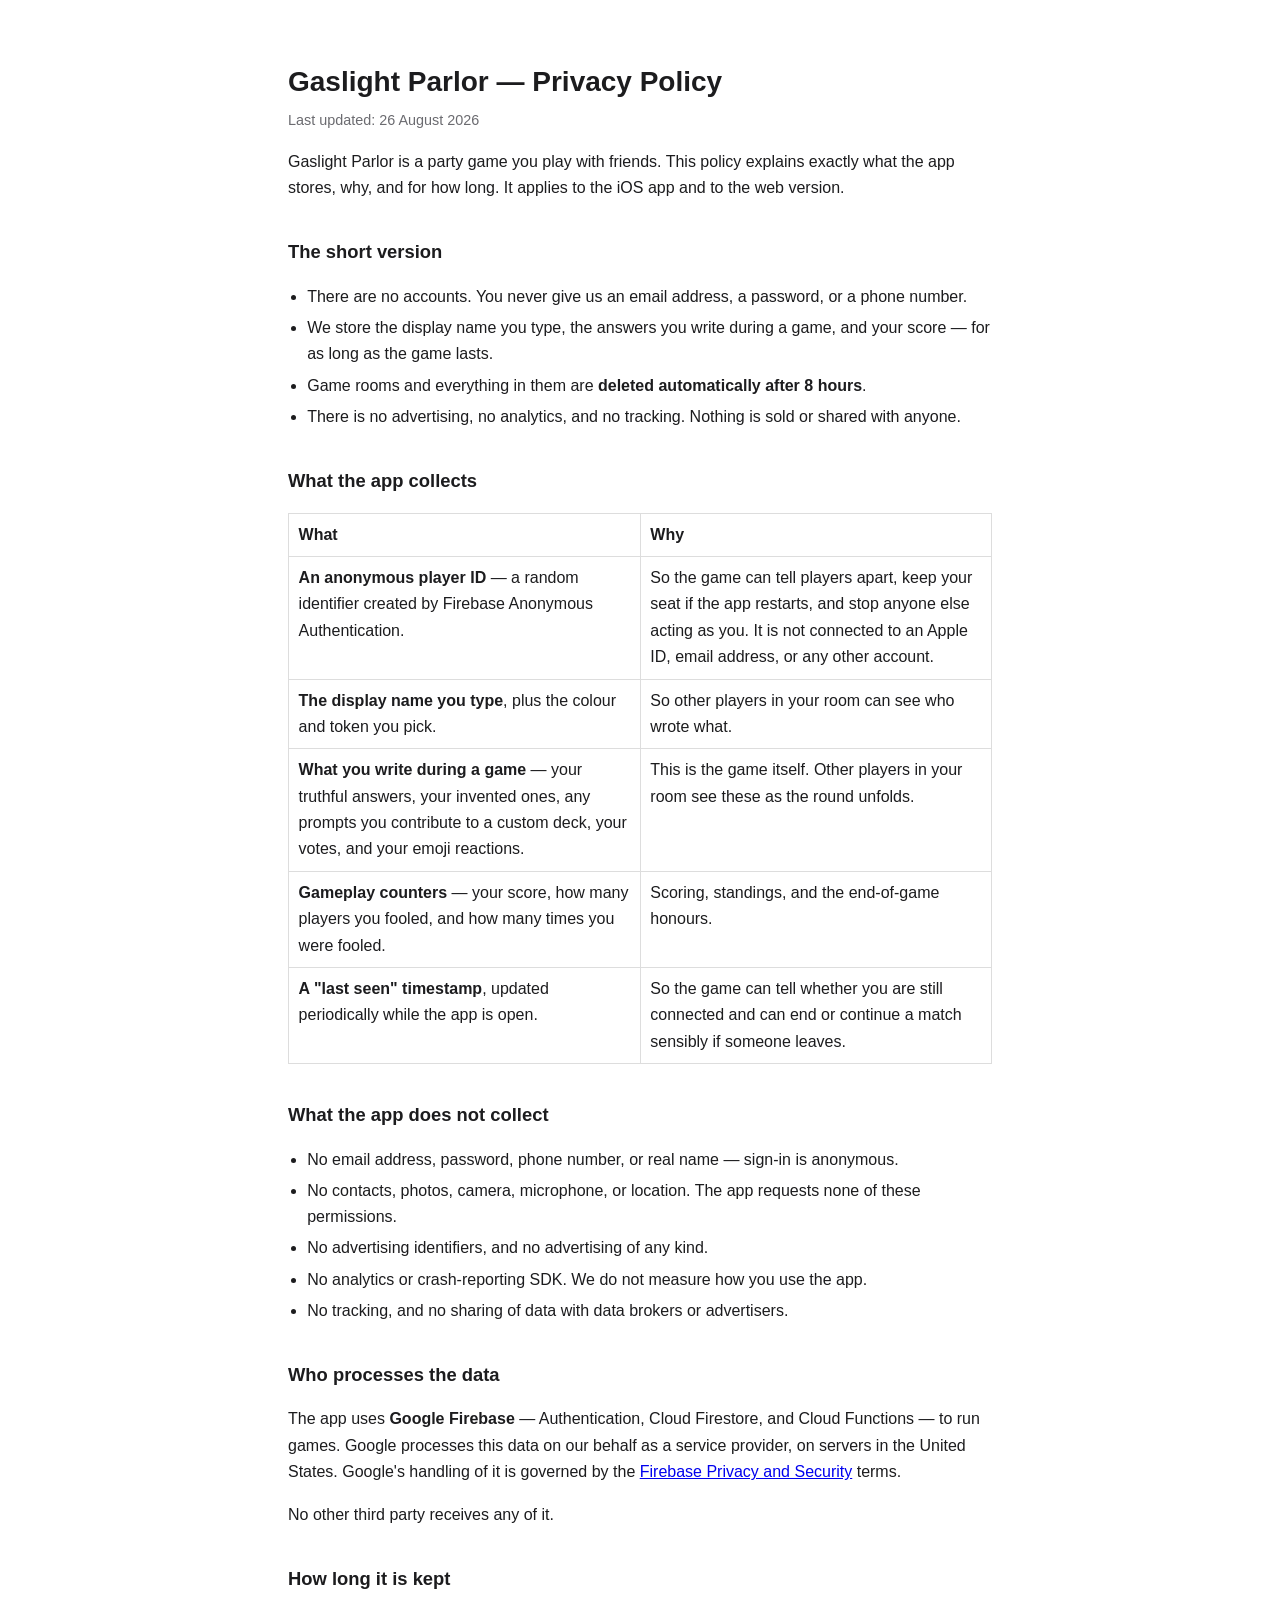
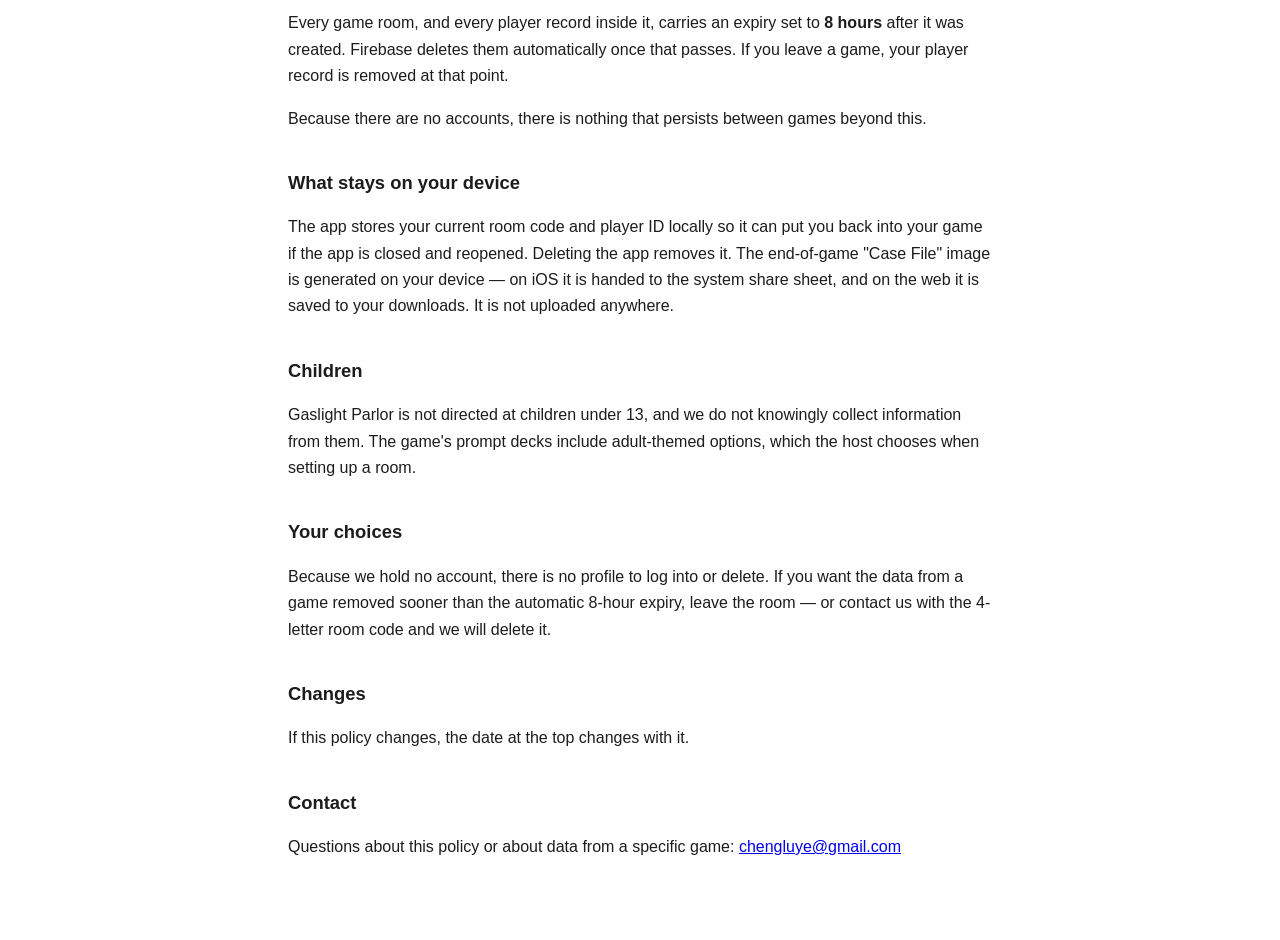
==== gaslight/privacy.html @ 1c7ff426 "docs(gaslight): publish privacy policy for App Store Connect Adds gaslight/privacy.html, copied verb" ====
<!DOCTYPE html>
<html lang="en">
<head>
<meta charset="utf-8">
<meta name="viewport" content="width=device-width, initial-scale=1">
<title>Gaslight Parlor — Privacy Policy</title>
<style>
  :root { color-scheme: light dark; }
  body {
    max-width: 44rem; margin: 0 auto; padding: 2.5rem 1.25rem 4rem;
    font: 16px/1.65 -apple-system, BlinkMacSystemFont, "Segoe UI", Helvetica, Arial, sans-serif;
    color: #1c1c1e; background: #fff;
  }
  @media (prefers-color-scheme: dark) {
    body { color: #e8e8ea; background: #14110e; }
    code { background: #26221d; }
    th, td { border-color: #3a352e; }
  }
  h1 { font-size: 1.75rem; margin-bottom: .25rem; }
  h2 { font-size: 1.15rem; margin-top: 2.25rem; }
  .updated { color: #6b6b70; font-size: .9rem; margin-top: 0; }
  table { border-collapse: collapse; width: 100%; margin: 1rem 0; }
  th, td { text-align: left; padding: .5rem .6rem; border: 1px solid #ddd; vertical-align: top; }
  th { font-weight: 600; }
  code { background: #f2f2f4; padding: .1rem .35rem; border-radius: 3px; font-size: .9em; }
  ul { padding-left: 1.2rem; }
  li { margin: .3rem 0; }
</style>
</head>
<body>

<h1>Gaslight Parlor — Privacy Policy</h1>
<p class="updated">Last updated: 26 August 2026</p>

<p>Gaslight Parlor is a party game you play with friends. This policy explains exactly
what the app stores, why, and for how long. It applies to the iOS app and to the web
version.</p>

<h2>The short version</h2>
<ul>
  <li>There are no accounts. You never give us an email address, a password, or a phone number.</li>
  <li>We store the display name you type, the answers you write during a game, and your score — for as long as the game lasts.</li>
  <li>Game rooms and everything in them are <strong>deleted automatically after 8 hours</strong>.</li>
  <li>There is no advertising, no analytics, and no tracking. Nothing is sold or shared with anyone.</li>
</ul>

<h2>What the app collects</h2>

<table>
  <tr><th>What</th><th>Why</th></tr>
  <tr>
    <td><strong>An anonymous player ID</strong> — a random identifier created by Firebase Anonymous Authentication.</td>
    <td>So the game can tell players apart, keep your seat if the app restarts, and stop anyone else acting as you. It is not connected to an Apple ID, email address, or any other account.</td>
  </tr>
  <tr>
    <td><strong>The display name you type</strong>, plus the colour and token you pick.</td>
    <td>So other players in your room can see who wrote what.</td>
  </tr>
  <tr>
    <td><strong>What you write during a game</strong> — your truthful answers, your invented ones, any prompts you contribute to a custom deck, your votes, and your emoji reactions.</td>
    <td>This is the game itself. Other players in your room see these as the round unfolds.</td>
  </tr>
  <tr>
    <td><strong>Gameplay counters</strong> — your score, how many players you fooled, and how many times you were fooled.</td>
    <td>Scoring, standings, and the end-of-game honours.</td>
  </tr>
  <tr>
    <td><strong>A "last seen" timestamp</strong>, updated periodically while the app is open.</td>
    <td>So the game can tell whether you are still connected and can end or continue a match sensibly if someone leaves.</td>
  </tr>
</table>

<h2>What the app does not collect</h2>
<ul>
  <li>No email address, password, phone number, or real name — sign-in is anonymous.</li>
  <li>No contacts, photos, camera, microphone, or location. The app requests none of these permissions.</li>
  <li>No advertising identifiers, and no advertising of any kind.</li>
  <li>No analytics or crash-reporting SDK. We do not measure how you use the app.</li>
  <li>No tracking, and no sharing of data with data brokers or advertisers.</li>
</ul>

<h2>Who processes the data</h2>
<p>The app uses <strong>Google Firebase</strong> — Authentication, Cloud Firestore, and Cloud
Functions — to run games. Google processes this data on our behalf as a service provider,
on servers in the United States. Google's handling of it is governed by the
<a href="https://firebase.google.com/support/privacy">Firebase Privacy and Security</a> terms.</p>
<p>No other third party receives any of it.</p>

<h2>How long it is kept</h2>
<p>Every game room, and every player record inside it, carries an expiry set to
<strong>8 hours</strong> after it was created. Firebase deletes them automatically once that
passes. If you leave a game, your player record is removed at that point.</p>
<p>Because there are no accounts, there is nothing that persists between games beyond this.</p>

<h2>What stays on your device</h2>
<p>The app stores your current room code and player ID locally so it can put you back
into your game if the app is closed and reopened. Deleting the app removes it. The
end-of-game "Case File" image is generated on your device — on iOS it is handed to the
system share sheet, and on the web it is saved to your downloads. It is not uploaded
anywhere.</p>

<h2>Children</h2>
<p>Gaslight Parlor is not directed at children under 13, and we do not knowingly collect
information from them. The game's prompt decks include adult-themed options, which the
host chooses when setting up a room.</p>

<h2>Your choices</h2>
<p>Because we hold no account, there is no profile to log into or delete. If you want the
data from a game removed sooner than the automatic 8-hour expiry, leave the room — or
contact us with the 4-letter room code and we will delete it.</p>

<h2>Changes</h2>
<p>If this policy changes, the date at the top changes with it.</p>

<h2>Contact</h2>
<p>Questions about this policy or about data from a specific game:
<a href="mailto:chengluye@gmail.com">chengluye@gmail.com</a></p>

</body>
</html>
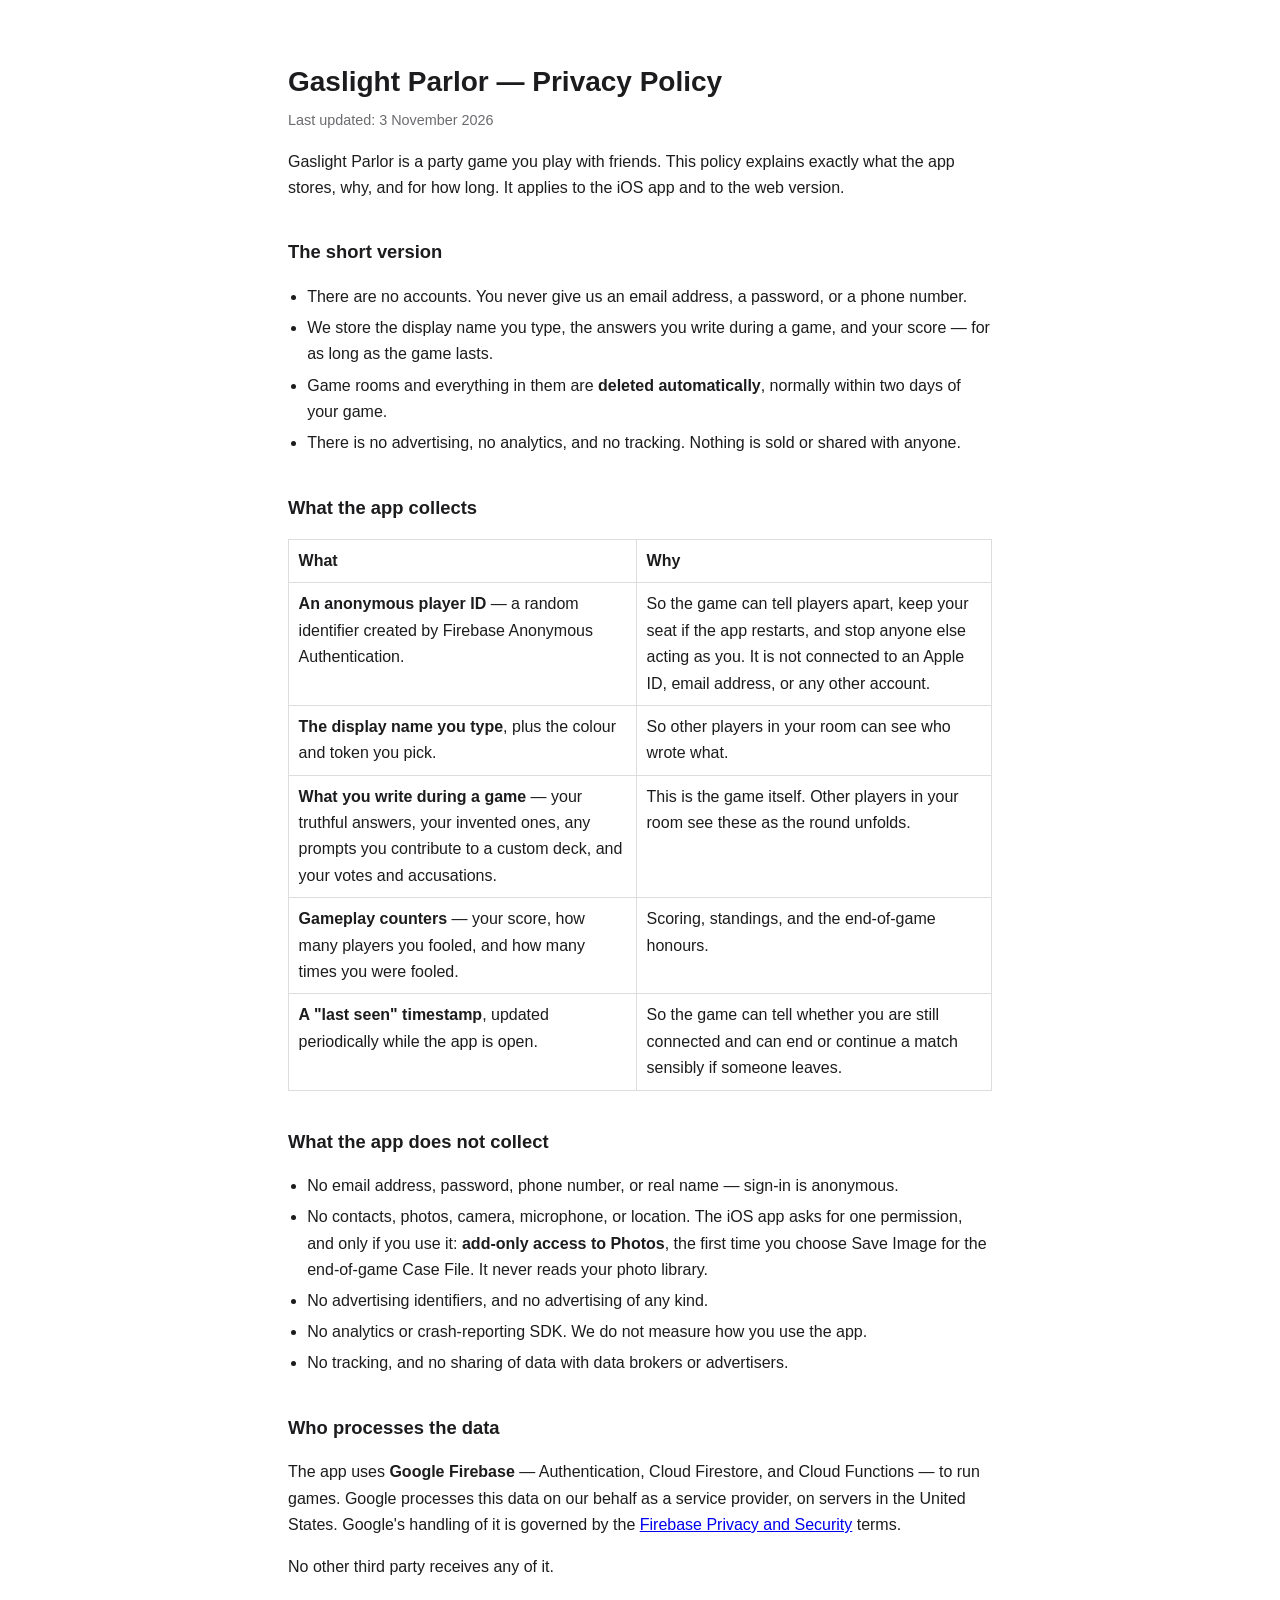
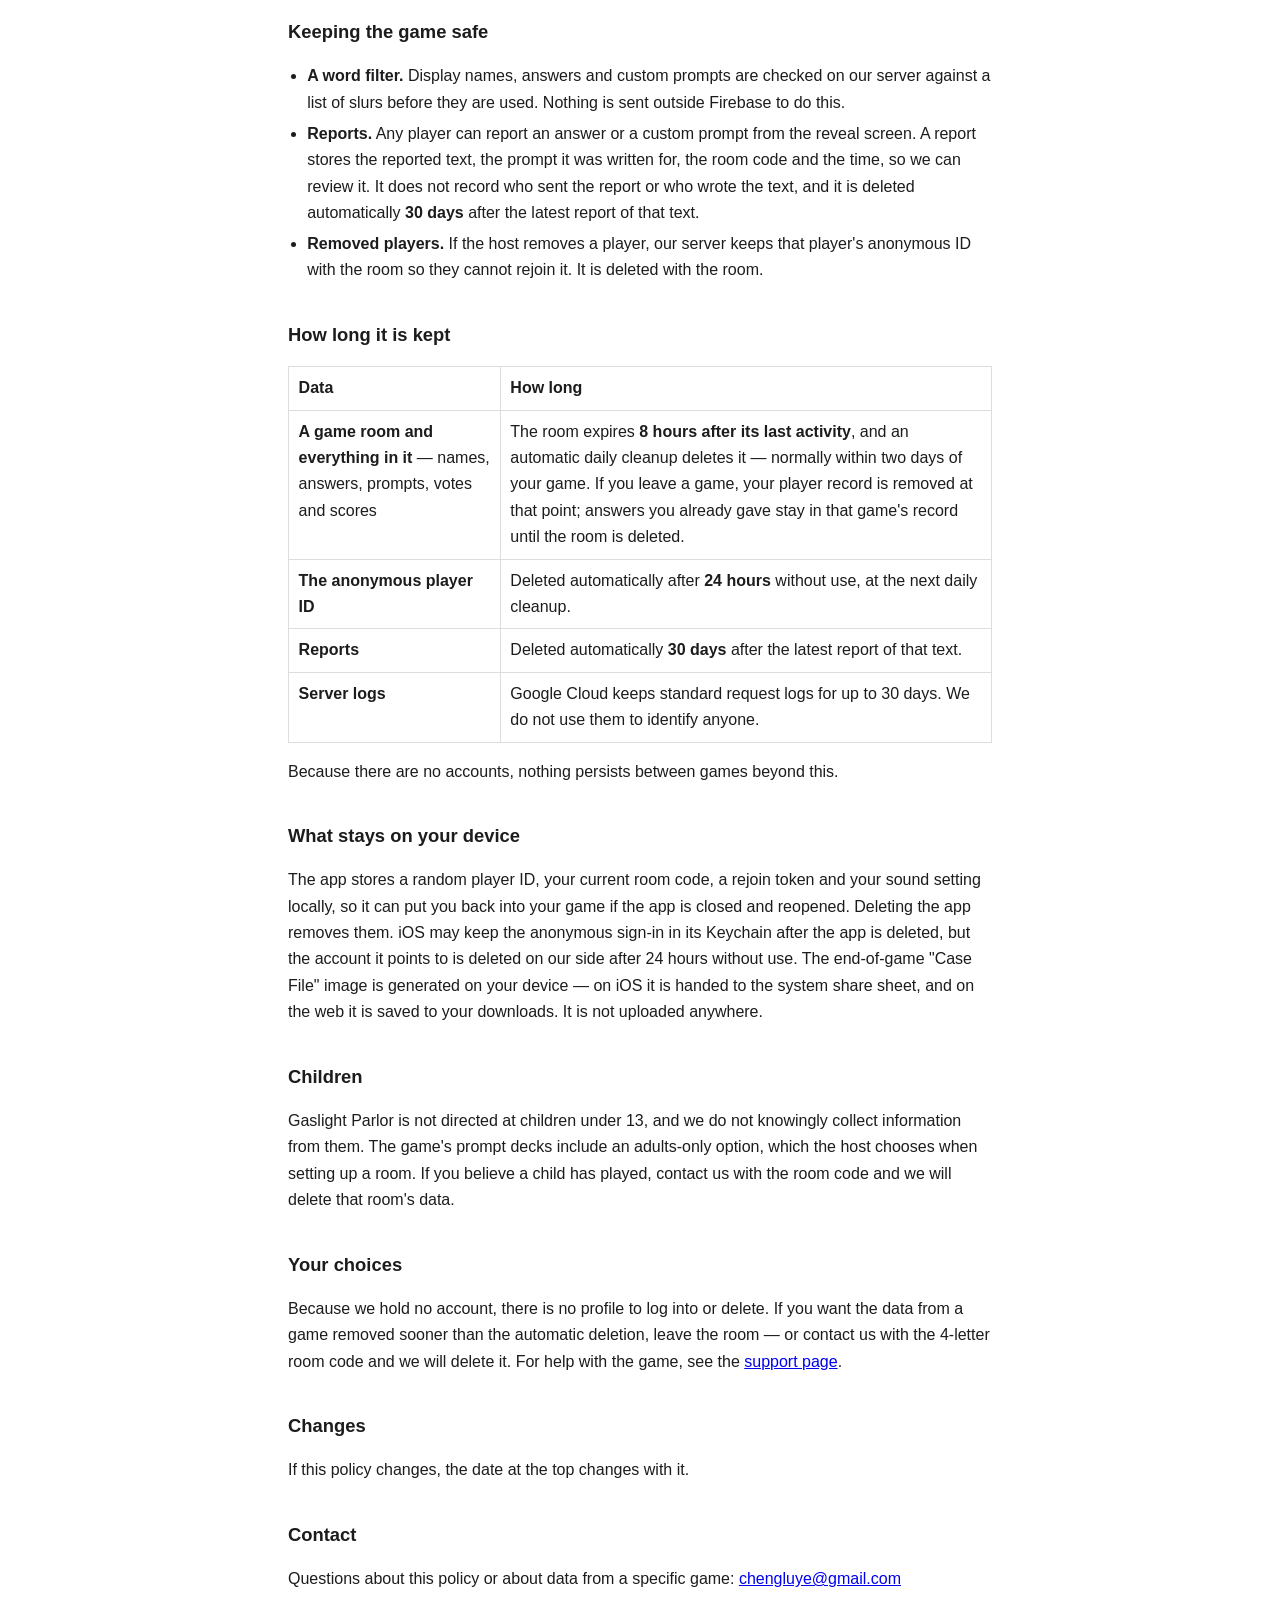
==== commit 1e01f061: "docs(gaslight): correct the privacy policy and add the support page for the App Store release The pr" ====
--- a/gaslight/privacy.html
+++ b/gaslight/privacy.html
@@ -30,7 +30,7 @@
 <body>
 
 <h1>Gaslight Parlor — Privacy Policy</h1>
-<p class="updated">Last updated: 26 August 2026</p>
+<p class="updated">Last updated: 3 November 2026</p>
 
 <p>Gaslight Parlor is a party game you play with friends. This policy explains exactly
 what the app stores, why, and for how long. It applies to the iOS app and to the web
@@ -40,7 +40,7 @@
 <ul>
   <li>There are no accounts. You never give us an email address, a password, or a phone number.</li>
   <li>We store the display name you type, the answers you write during a game, and your score — for as long as the game lasts.</li>
-  <li>Game rooms and everything in them are <strong>deleted automatically after 8 hours</strong>.</li>
+  <li>Game rooms and everything in them are <strong>deleted automatically</strong>, normally within two days of your game.</li>
   <li>There is no advertising, no analytics, and no tracking. Nothing is sold or shared with anyone.</li>
 </ul>
 
@@ -57,7 +57,7 @@
     <td>So other players in your room can see who wrote what.</td>
   </tr>
   <tr>
-    <td><strong>What you write during a game</strong> — your truthful answers, your invented ones, any prompts you contribute to a custom deck, your votes, and your emoji reactions.</td>
+    <td><strong>What you write during a game</strong> — your truthful answers, your invented ones, any prompts you contribute to a custom deck, and your votes and accusations.</td>
     <td>This is the game itself. Other players in your room see these as the round unfolds.</td>
   </tr>
   <tr>
@@ -73,7 +73,7 @@
 <h2>What the app does not collect</h2>
 <ul>
   <li>No email address, password, phone number, or real name — sign-in is anonymous.</li>
-  <li>No contacts, photos, camera, microphone, or location. The app requests none of these permissions.</li>
+  <li>No contacts, photos, camera, microphone, or location. The iOS app asks for one permission, and only if you use it: <strong>add-only access to Photos</strong>, the first time you choose Save Image for the end-of-game Case File. It never reads your photo library.</li>
   <li>No advertising identifiers, and no advertising of any kind.</li>
   <li>No analytics or crash-reporting SDK. We do not measure how you use the app.</li>
   <li>No tracking, and no sharing of data with data brokers or advertisers.</li>
@@ -86,28 +86,56 @@
 <a href="https://firebase.google.com/support/privacy">Firebase Privacy and Security</a> terms.</p>
 <p>No other third party receives any of it.</p>
 
+<h2>Keeping the game safe</h2>
+<ul>
+  <li><strong>A word filter.</strong> Display names, answers and custom prompts are checked on our server against a list of slurs before they are used. Nothing is sent outside Firebase to do this.</li>
+  <li><strong>Reports.</strong> Any player can report an answer or a custom prompt from the reveal screen. A report stores the reported text, the prompt it was written for, the room code and the time, so we can review it. It does not record who sent the report or who wrote the text, and it is deleted automatically <strong>30 days</strong> after the latest report of that text.</li>
+  <li><strong>Removed players.</strong> If the host removes a player, our server keeps that player's anonymous ID with the room so they cannot rejoin it. It is deleted with the room.</li>
+</ul>
+
 <h2>How long it is kept</h2>
-<p>Every game room, and every player record inside it, carries an expiry set to
-<strong>8 hours</strong> after it was created. Firebase deletes them automatically once that
-passes. If you leave a game, your player record is removed at that point.</p>
-<p>Because there are no accounts, there is nothing that persists between games beyond this.</p>
+<table>
+  <tr><th>Data</th><th>How long</th></tr>
+  <tr>
+    <td><strong>A game room and everything in it</strong> — names, answers, prompts, votes and scores</td>
+    <td>The room expires <strong>8 hours after its last activity</strong>, and an automatic daily cleanup deletes it — normally within two days of your game. If you leave a game, your player record is removed at that point; answers you already gave stay in that game's record until the room is deleted.</td>
+  </tr>
+  <tr>
+    <td><strong>The anonymous player ID</strong></td>
+    <td>Deleted automatically after <strong>24 hours</strong> without use, at the next daily cleanup.</td>
+  </tr>
+  <tr>
+    <td><strong>Reports</strong></td>
+    <td>Deleted automatically <strong>30 days</strong> after the latest report of that text.</td>
+  </tr>
+  <tr>
+    <td><strong>Server logs</strong></td>
+    <td>Google Cloud keeps standard request logs for up to 30 days. We do not use them to identify anyone.</td>
+  </tr>
+</table>
+<p>Because there are no accounts, nothing persists between games beyond this.</p>
 
 <h2>What stays on your device</h2>
-<p>The app stores your current room code and player ID locally so it can put you back
-into your game if the app is closed and reopened. Deleting the app removes it. The
+<p>The app stores a random player ID, your current room code, a rejoin token and your
+sound setting locally, so it can put you back into your game if the app is closed and
+reopened. Deleting the app removes them. iOS may keep the anonymous sign-in in its
+Keychain after the app is deleted, but the account it points to is deleted on our side
+after 24 hours without use. The
 end-of-game "Case File" image is generated on your device — on iOS it is handed to the
 system share sheet, and on the web it is saved to your downloads. It is not uploaded
 anywhere.</p>
 
 <h2>Children</h2>
 <p>Gaslight Parlor is not directed at children under 13, and we do not knowingly collect
-information from them. The game's prompt decks include adult-themed options, which the
-host chooses when setting up a room.</p>
+information from them. The game's prompt decks include an adults-only option, which the
+host chooses when setting up a room. If you believe a child has played, contact us with
+the room code and we will delete that room's data.</p>
 
 <h2>Your choices</h2>
 <p>Because we hold no account, there is no profile to log into or delete. If you want the
-data from a game removed sooner than the automatic 8-hour expiry, leave the room — or
-contact us with the 4-letter room code and we will delete it.</p>
+data from a game removed sooner than the automatic deletion, leave the room — or
+contact us with the 4-letter room code and we will delete it. For help with the game, see
+the <a href="support.html">support page</a>.</p>
 
 <h2>Changes</h2>
 <p>If this policy changes, the date at the top changes with it.</p>
